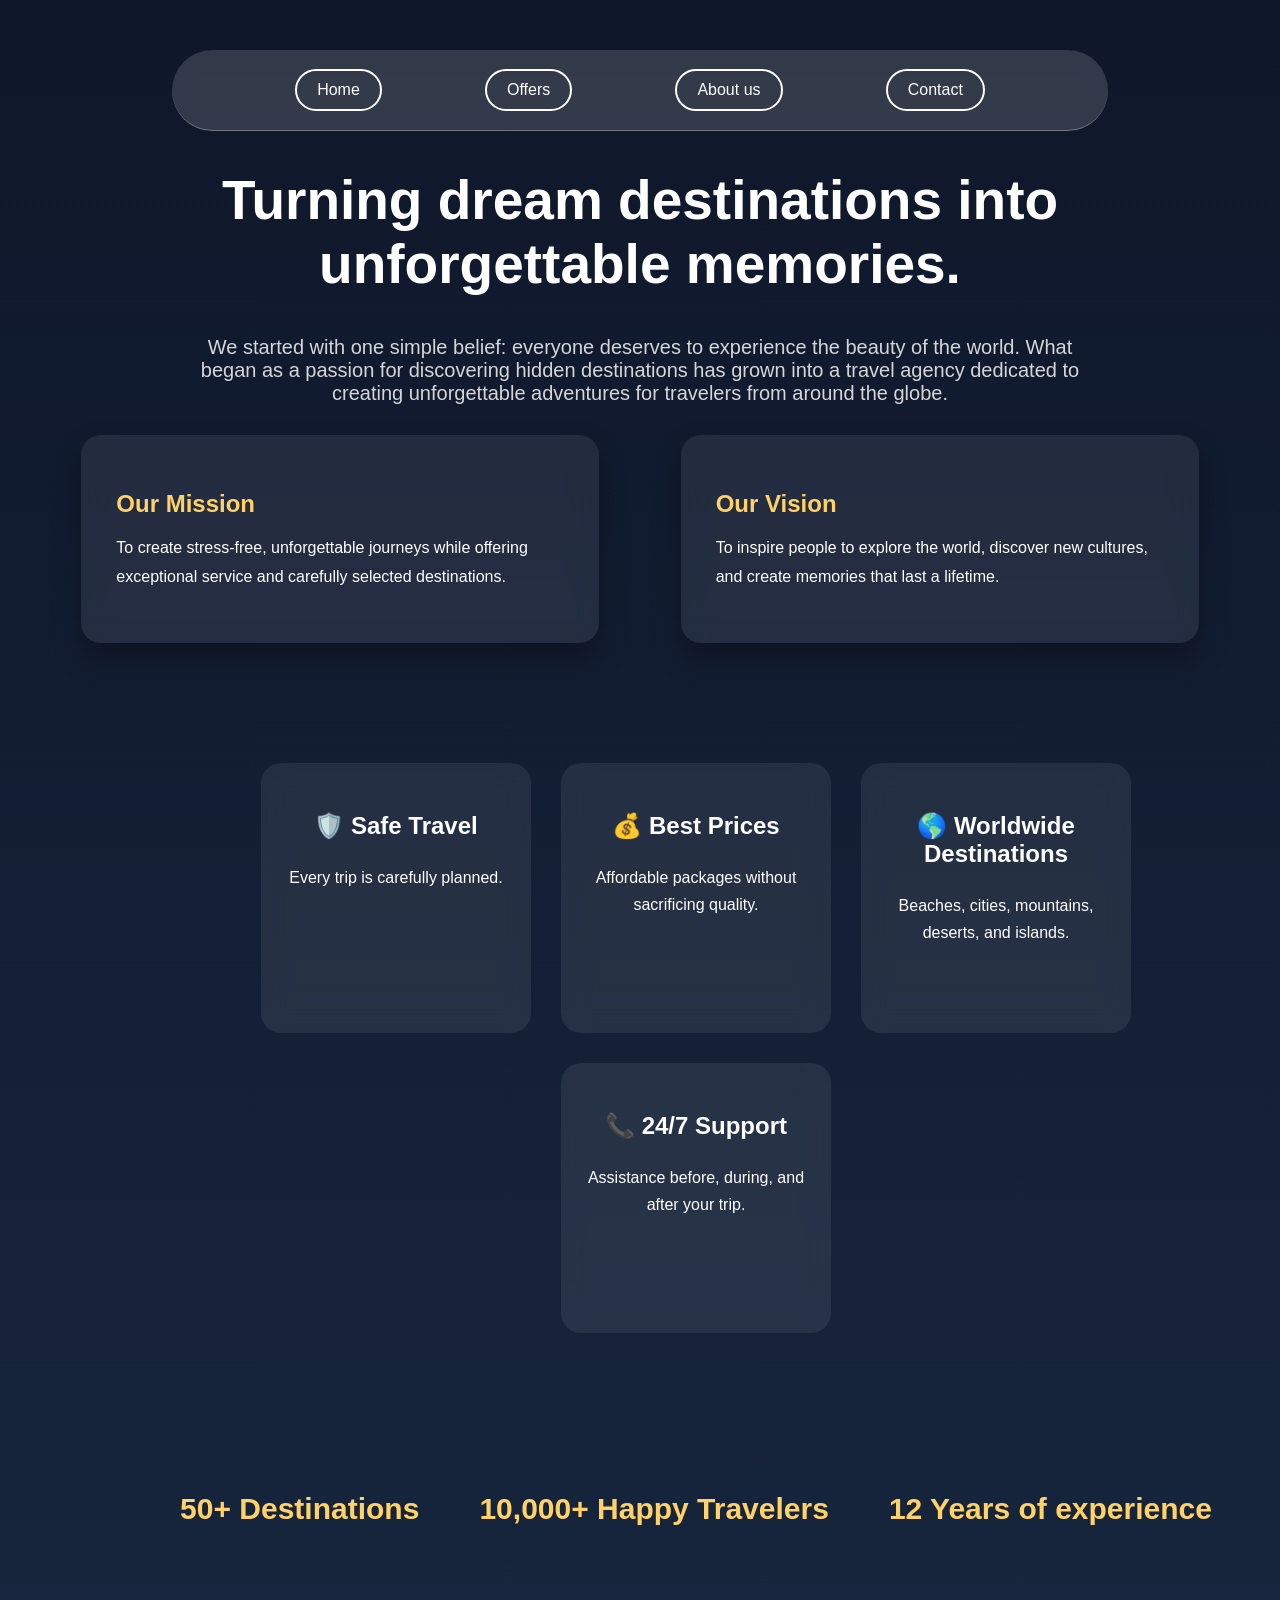
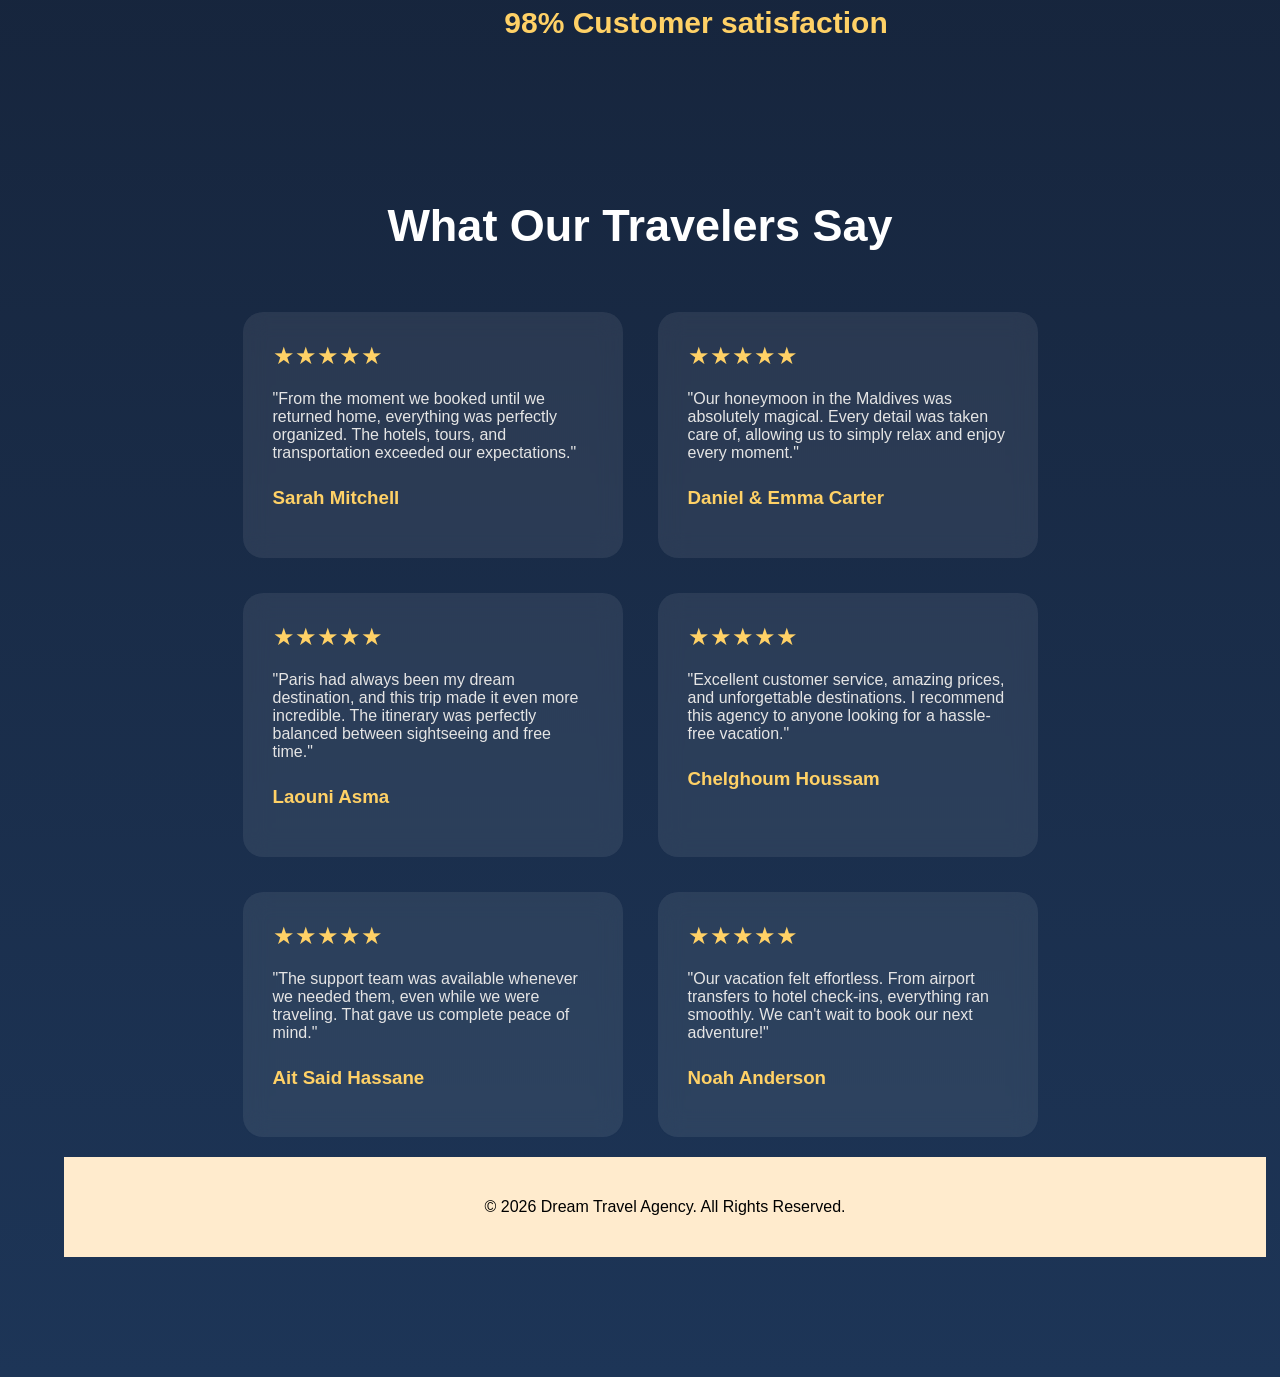
==== aboutus.html @ 790d793c "Beyond-BordersV1.1" ====
<!DOCTYPE html>
<html lang="en">
<head>
    <meta charset="UTF-8">
    <meta name="viewport" content="width=device-width, initial-scale=1.0">
    <title>about us</title>
    <link rel="stylesheet" href="aboutus.css">
</head>
<body>

       <header>
          <div class="container">
        <nav>
            <ul>
                <li class="btn"><a href="mainpage.html">Home</a></li>
                <li class="btn"><a href="site.html">Offers</a></li>
                <li class="btn"><a href="aboutus.html">About us</a></li>
                <li class="btn"><a href="Contact">Contact</a></li>
            </ul>
        </nav>
       </div>
       </header>
        <br>

    <main>
    <h1 class="title">Turning dream destinations into unforgettable memories.</h1>

    <p>We started with one simple belief: everyone deserves to experience the beauty of the world. What began as a passion for discovering hidden destinations has grown into a travel agency dedicated to creating unforgettable adventures for travelers from around the globe.</p>

    <section class="cards">
    <div class="card1">
            <h2>Our Mission</h2>
            <p>To create stress-free, unforgettable journeys while offering exceptional service and carefully selected destinations.</p>
    </div>

    <div class="card2">
             <h2>Our Vision</h2>
             <p>To inspire people to explore the world, discover new cultures, and create memories that last a lifetime.</p>
    </div>
    </section>


    <section class="why-us">
        <div class="card01">
            <h3>🛡️ Safe Travel</h3>
            <p>Every trip is carefully planned.</p>
        </div>
        <div class="card02">
            <h3>💰 Best Prices</h3>
            <p>Affordable packages without sacrificing quality.</p>
        </div>
        <div class="card03">
            <h3>🌎 Worldwide Destinations</h3>
            <p>Beaches, cities, mountains, deserts, and islands.</p>
        </div>
        <div class="card04">
            <h3>📞 24/7 Support</h3>
            <p>Assistance before, during, and after your trip.</p>
        </div>
    </section>
    <section class="numbers">
        <h4>50+ Destinations</h4>
        <h4>10,000+ Happy Travelers</h4>
        <h4>12 Years of experience</h4>
        <h4>98% Customer satisfaction</h4>
    </section>
    <section class="testimonials">

    <h1>What Our Travelers Say</h1>

    <div class="testimonial-container">

        <div class="testimonial">
            <div class="stars">★★★★★</div>
            <p>
                "From the moment we booked until we returned home, everything was
                perfectly organized. The hotels, tours, and transportation exceeded
                our expectations."
            </p>
            <h3>Sarah Mitchell</h3>
        </div>

        <div class="testimonial">
            <div class="stars">★★★★★</div>
            <p>
                "Our honeymoon in the Maldives was absolutely magical. Every detail
                was taken care of, allowing us to simply relax and enjoy every
                moment."
            </p>
            <h3>Daniel & Emma Carter</h3>
        </div>

        <div class="testimonial">
            <div class="stars">★★★★★</div>
            <p>
                "Paris had always been my dream destination, and this trip made it
                even more incredible. The itinerary was perfectly balanced between
                sightseeing and free time."
            </p>
            <h3>Laouni Asma</h3>
        </div>

        <div class="testimonial">
            <div class="stars">★★★★★</div>
            <p>
                "Excellent customer service, amazing prices, and unforgettable
                destinations. I recommend this agency to anyone looking for a
                hassle-free vacation."
            </p>
            <h3>Chelghoum Houssam</h3>
        </div>

        <div class="testimonial">
            <div class="stars">★★★★★</div>
            <p>
                "The support team was available whenever we needed them, even while
                we were traveling. That gave us complete peace of mind."
            </p>
            <h3>Ait Said Hassane</h3>
        </div>

        <div class="testimonial">
            <div class="stars">★★★★★</div>
            <p>
                "Our vacation felt effortless. From airport transfers to hotel
                check-ins, everything ran smoothly. We can't wait to book our next
                adventure!"
            </p>
            <h3>Noah Anderson</h3>
        </div>

    </div>


    <footer>

    <p>&copy; 2026 Dream Travel Agency. All Rights Reserved.</p>



</footer>

</section>

    </main>
</body>
</html>
---- aboutus.css ----
body{
    margin:0;
    padding:0;
    background:linear-gradient(to bottom,#0f172a,#16243b,#1d3557);
    color:white;
    font-family:Arial, Helvetica, sans-serif;
}

 .container {


   
    width: 70%;
    height: 40px;

    display: flex;
    justify-content: center;
    align-items: center;
    border-radius: 60px;
    position: fixed;
    z-index: 9999;

    left: 50%;
    transform: translateX(-50%);
     

    padding: 20px;

    background: rgba(255, 255, 255, 0.15); 
    backdrop-filter: blur(10px);         
    -webkit-backdrop-filter: blur(10px);  
    border-bottom: 1px solid rgba(255,255,255,0.3);
    margin-top: 50px;
    transition: all 0.3s ease;
    
}

.container:hover {
      background: rgba(255, 255, 255, 0.3);
        border-bottom: 1px solid rgba(255,255,255,0.4);
        transition: all 0.3s ease;
          
}

ul {
    width: 100%;
        list-style: none;
    display: flex;
    justify-content: space-evenly;
    align-items: center;

    margin: 0;
    padding: 0;

    
}


nav {
    width: 100%;
}

.btn a {
    display: block;
    padding: 10px 20px;
    color: white;
    text-decoration: none;

    border: 2px solid white;
    border-radius: 30px;

    transition: 0.3s ease;


}

.btn a:hover {
     background-color: #4A6984;

}

/*----------------------------nav bar lfo9----------------------------------------------*/

main {
    margin-top: 150px;
}

.title{
    text-align:center;
    font-size:55px;
    width:70%;
    margin:80px auto 40px;
}

body{
    margin:0;
    padding:0;
    background:linear-gradient(to bottom,#0f172a,#16243b,#1d3557);
    color:white;
    font-family:Arial, Helvetica, sans-serif;
}

main > p:first-of-type{

    width:70%;
    margin:auto;
    text-align:center;
    font-size:20px;
    color:#d6d6d6;
}


.card1, .card2{
    width:35%;
    padding:35px;
    border-radius:20px;
    background:rgba(255,255,255,.08);
    backdrop-filter:blur(12px);
    box-shadow:0 15px 30px rgba(0,0,0,.3);
    transition:.4s;
}

.cards {
    display: flex;
    flex-wrap: wrap;
    justify-content: space-evenly;
    margin-top: 30px;
}

.card1:hover, .card2:hover{
    transform:translateY(-10px);
}

.card1 h2, .card2 h2{
    color:#FFD166;
    margin-bottom:15px;
}

.card1 p, .card2 p{
    line-height:1.8;
}

/* --------------------------------------- WHY US ------------------------------------- */



.why-us{
    display:flex;
    justify-content:center;
    gap:30px;
    flex-wrap:wrap;

    width:90%;
    margin:120px;
}

.card01, .card02, .card03, .card04{
    width:220px;
    min-height:220px;
    padding:25px;
    text-align:center;
    border-radius:20px;
    background:rgba(255,255,255,.08);
    backdrop-filter:blur(12px);
    -webkit-backdrop-filter: blur(12px);
    transition:.4s;

}

.card01:hover, .card02:hover, .card03:hover, .card04:hover{

    transform:translateY(-12px) scale(1.04);
    background:rgba(255,255,255,.12);

}

.why-us h3{
    font-size:24px;
}

.why-us p{
    margin-top:20px;
    line-height:1.7;
}

/* ---------------------- NUMBERS -------------------------- */

.numbers{
    display:flex;
    justify-content:space-evenly;
    flex-wrap:wrap;
    width:90%;
    margin:120px;
}

.numbers h4{
    font-size:30px;
    color:#FFD166;
    text-align:center;
}

/* -------------------------------------- TESTIMONIALS ------------------------------------------ */

.testimonials{
    width:90%;
    margin:120px auto;
}

.testimonials h1{
    text-align:center;
    font-size:45px;
    margin-bottom:60px;
}

.testimonial-container{
    display:flex;
    justify-content:center;
    flex-wrap:wrap;
    gap:35px;
}

.testimonial{
    width:320px;
    padding:30px;
    border-radius:20px;
    background:rgba(255,255,255,.08);
    backdrop-filter:blur(12px);
    transition:.4s;
}

.testimonial:hover{
    transform:translateY(-12px);
}

.stars{
    color:#FFD166;
    font-size:24px;
    margin-bottom:20px;
}

.testimonial p{
    color:#e5e5e5;
}

.testimonial h3{
    margin-top:25px;
    color:#FFD166;
}



/*------------footer---------------*/
footer{
    width:100%;
    height: 0.1%;
    padding:25px;
    background-color: blanchedalmond;
    color: black;
    text-align:center;
    position: relative;
    top: 90%;
    margin-top: 20px;
}
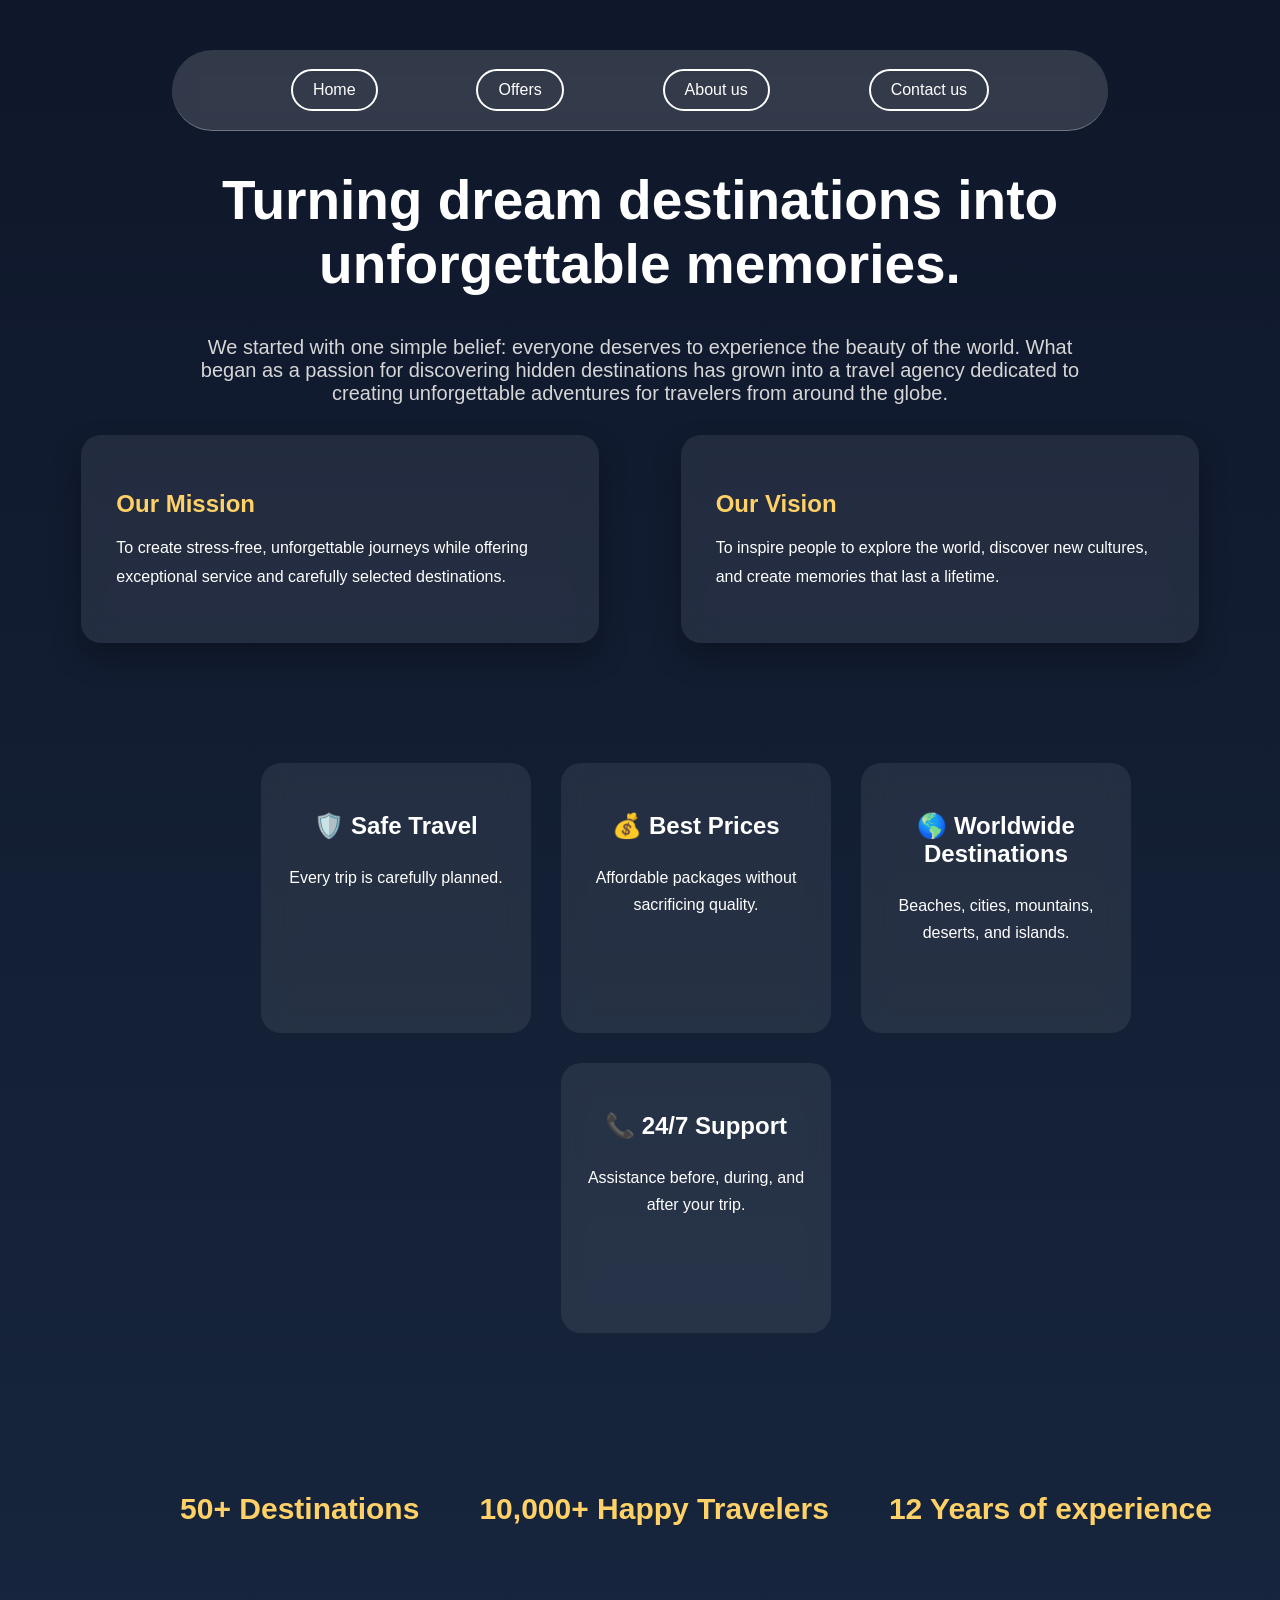
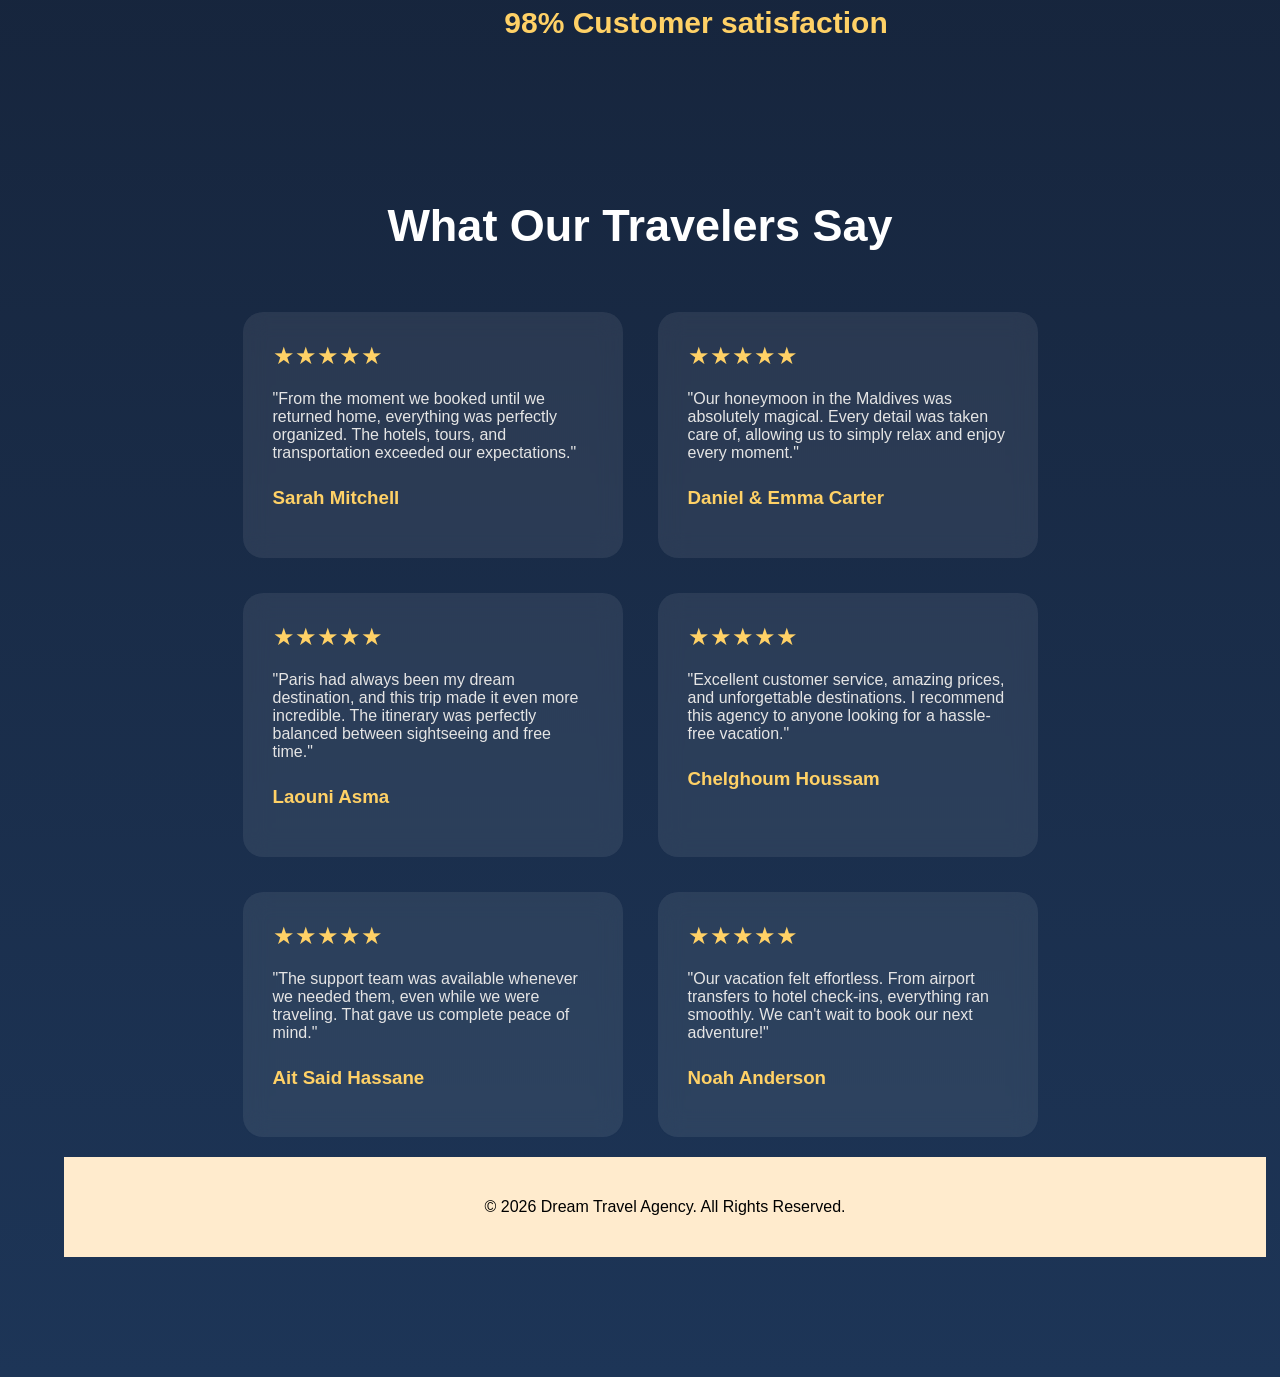
==== commit 658dc88b: "Beyond-Borders" ====
--- a/aboutus.html
+++ b/aboutus.html
@@ -3,19 +3,21 @@
 <head>
     <meta charset="UTF-8">
     <meta name="viewport" content="width=device-width, initial-scale=1.0">
-    <title>about us</title>
+    <title>Beyond Borders</title>
+    <link rel="shortcut icon" href="logo.png" type="image/x-icon">
     <link rel="stylesheet" href="aboutus.css">
 </head>
 <body>
+
 
        <header>
           <div class="container">
         <nav>
             <ul>
-                <li class="btn"><a href="mainpage.html">Home</a></li>
+                <li class="btn"><a href="index.html">Home</a></li>
                 <li class="btn"><a href="site.html">Offers</a></li>
                 <li class="btn"><a href="aboutus.html">About us</a></li>
-                <li class="btn"><a href="Contact">Contact</a></li>
+                <li class="btn"><a href="contactus.html">Contact us</a></li>
             </ul>
         </nav>
        </div>
--- a/aboutus.css
+++ b/aboutus.css
@@ -1,3 +1,74 @@
+ .container {
+
+
+   
+    width: 70%;
+    height: 40px;
+
+    display: flex;
+    justify-content: center;
+    align-items: center;
+    border-radius: 60px;
+    position: fixed;
+    z-index: 9999;
+     
+
+    padding: 20px;
+
+    background: rgba(255, 255, 255, 0.15); 
+    backdrop-filter: blur(10px);         
+    -webkit-backdrop-filter: blur(10px);  
+    border-bottom: 1px solid rgba(255,255,255,0.3);
+    margin-top: 50px;
+    transition: all 0.3s ease;
+    
+}
+
+.container:hover {
+        background: rgba(255, 255, 255, 0.3);
+        border-bottom: 1px solid rgba(255,255,255,0.4);
+        transition: all 0.3s ease;
+          
+}
+
+ul {
+    width: 100%;
+    list-style: none;
+    display: flex;
+    justify-content: space-evenly;
+    align-items: center;
+
+    margin: 0;
+    padding: 0;
+
+    
+}
+
+
+nav {
+    width: 100%;
+}
+
+.btn a {
+    display: block;
+    padding: 10px 20px;
+    color: white;
+    text-decoration: none;
+
+    border: 2px solid white;
+    border-radius: 30px;
+
+    transition: 0.3s ease;
+
+
+}
+
+.btn a:hover {
+     background-color: #4A6984;
+
+}
+
+/*----------------------------nav bar lfo9----------------------------------------------*/
 
 
 
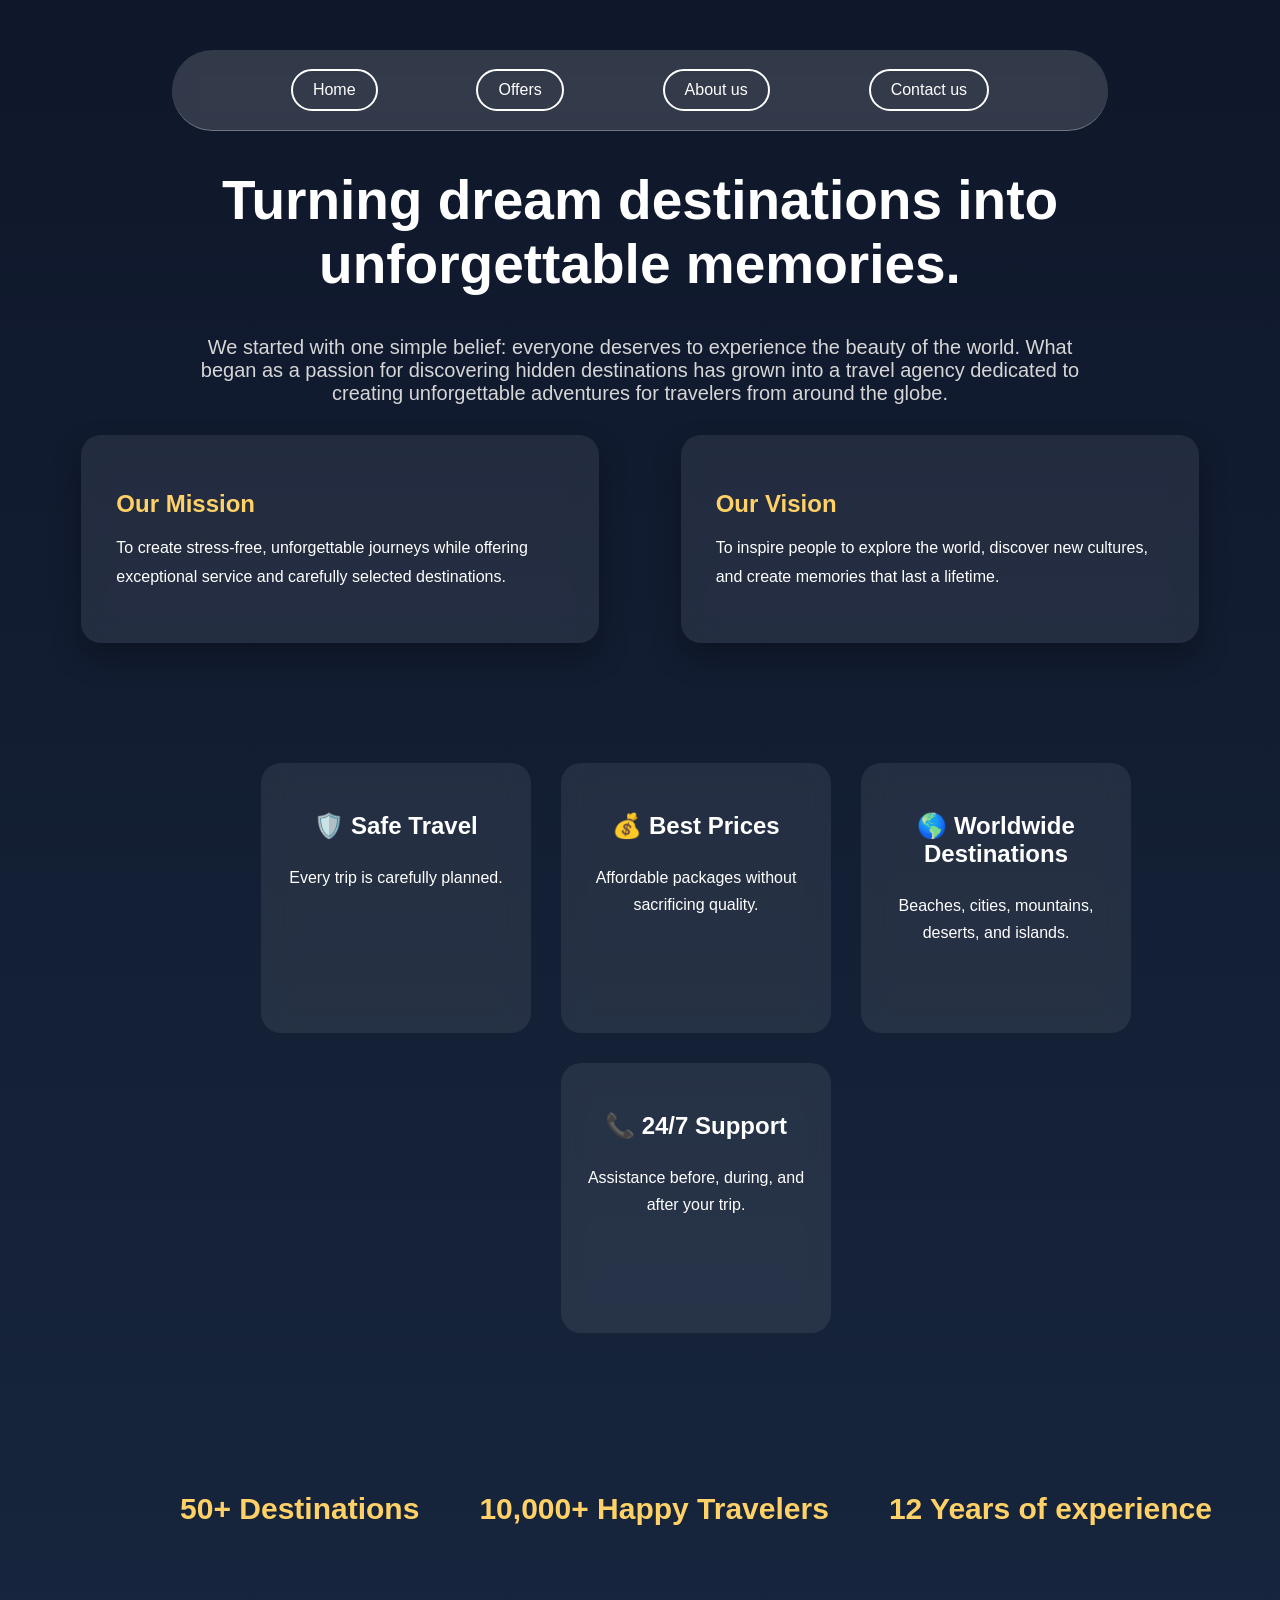
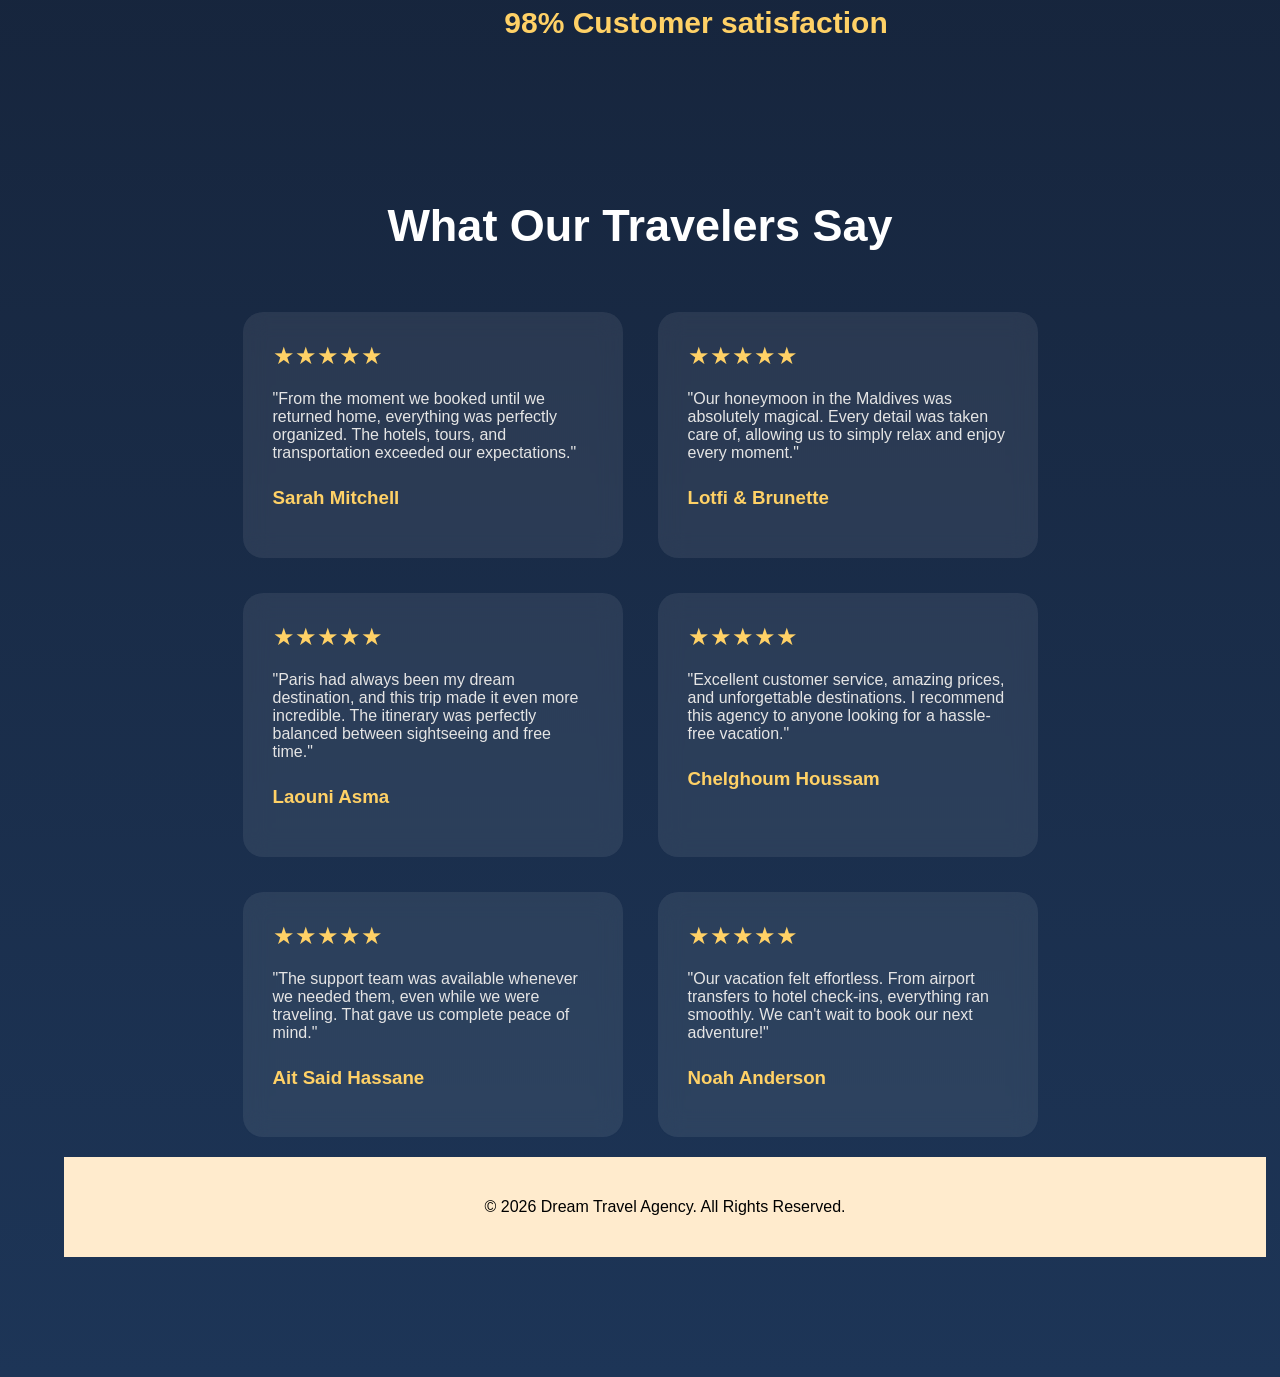
==== commit 328d54cb: "Beyond-Borders" ====
--- a/aboutus.html
+++ b/aboutus.html
@@ -89,7 +89,7 @@
                 was taken care of, allowing us to simply relax and enjoy every
                 moment."
             </p>
-            <h3>Daniel & Emma Carter</h3>
+            <h3>Lotfi & Brunette</h3>
         </div>
 
         <div class="testimonial">
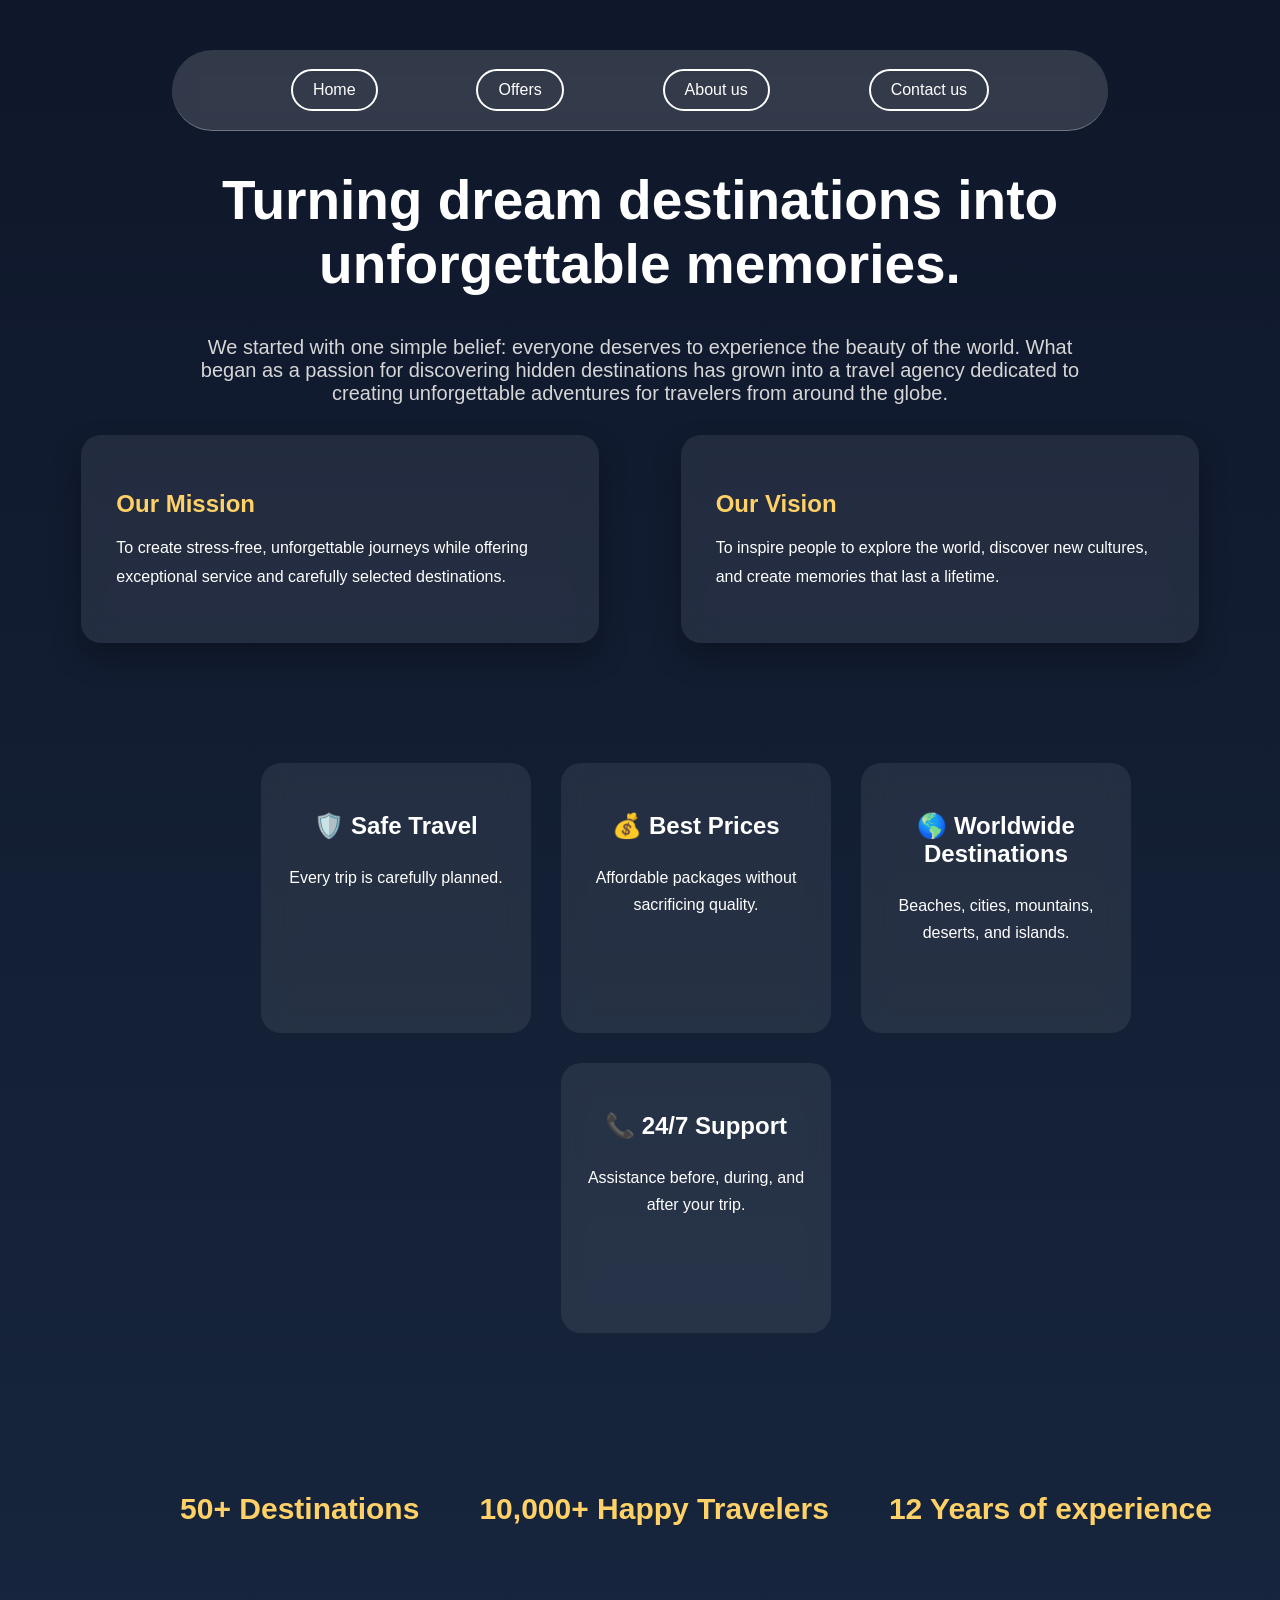
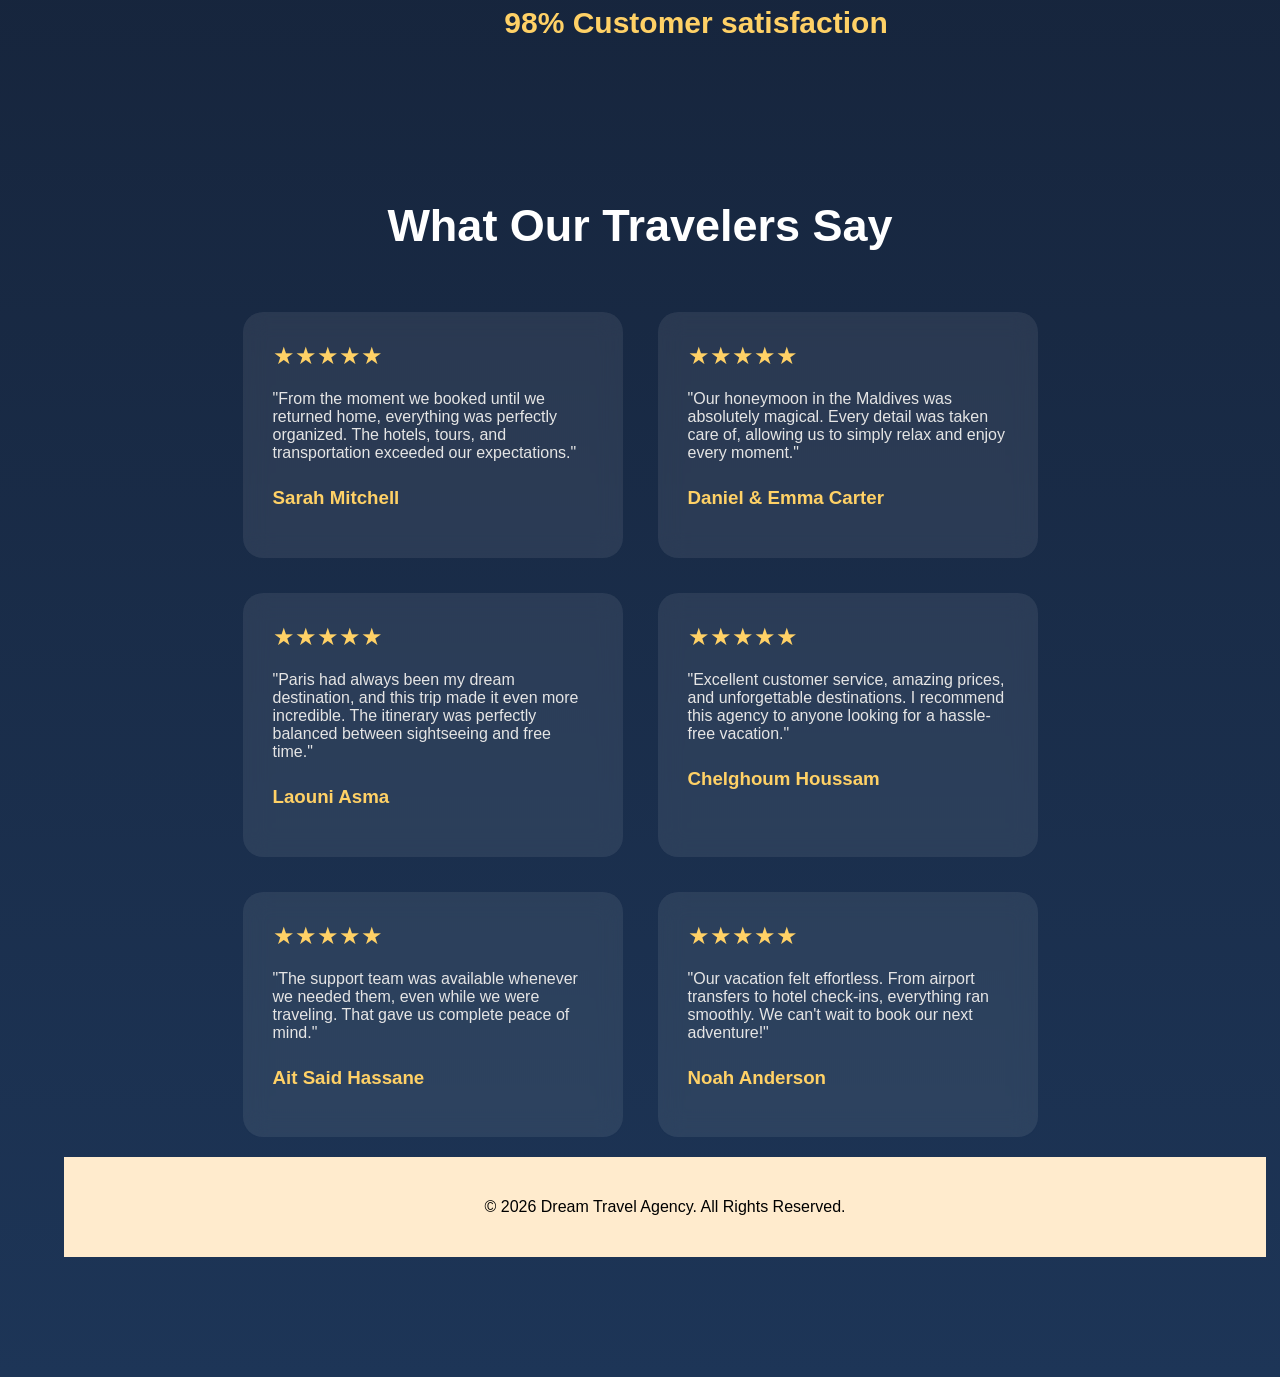
==== commit fe945a1c: "Beyond-Borders" ====
--- a/aboutus.html
+++ b/aboutus.html
@@ -89,7 +89,7 @@
                 was taken care of, allowing us to simply relax and enjoy every
                 moment."
             </p>
-            <h3>Lotfi & Brunette</h3>
+            <h3>Daniel & Emma Carter</h3>
         </div>
 
         <div class="testimonial">
